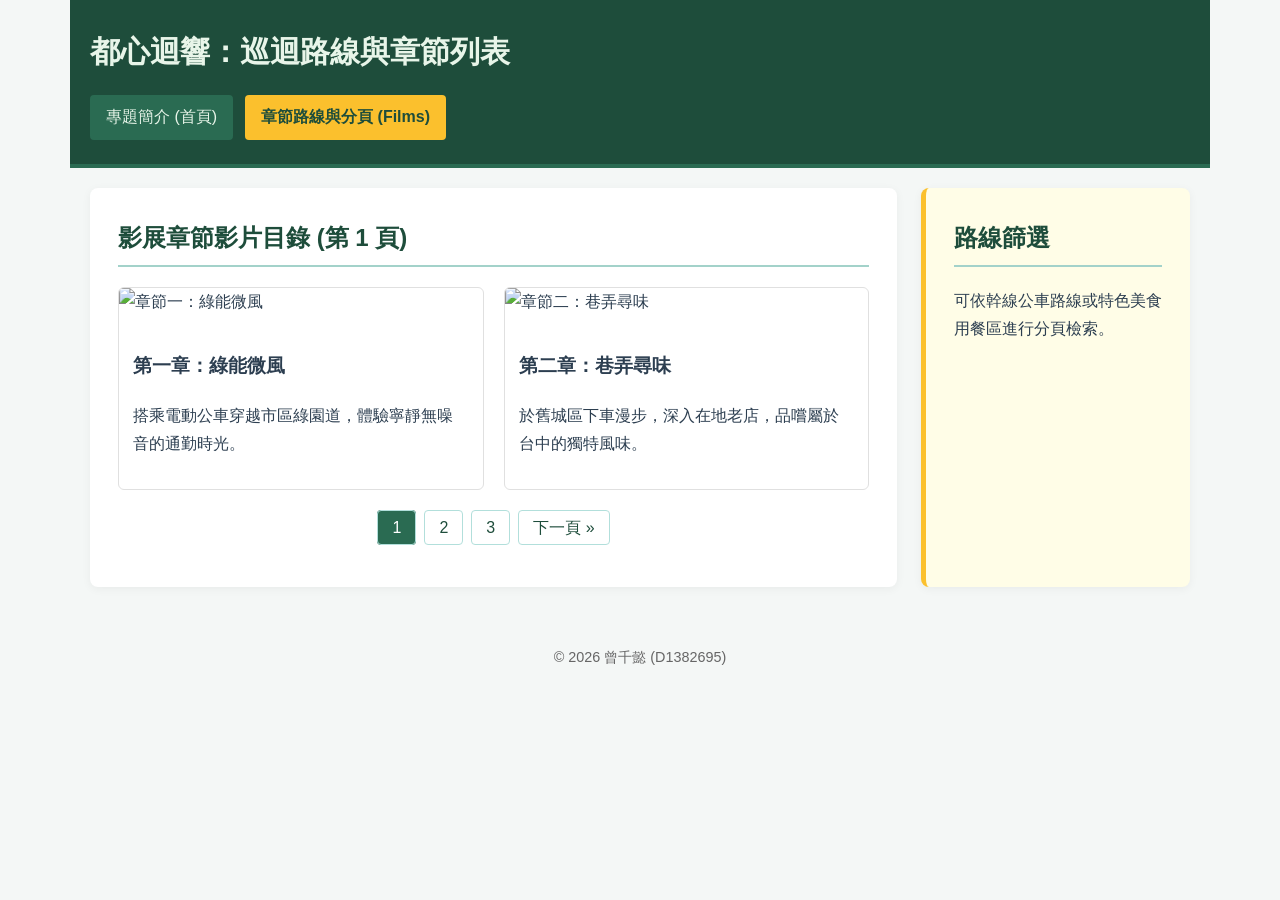
==== films.html @ 0e45f75e "Add files via upload" ====
<!DOCTYPE html>
<html lang="zh-Hant">
<head>
    <meta charset="UTF-8">
    <meta name="viewport" content="width=device-width, initial-scale=1.0">
    <title>章節路線與分頁預覽 | 都心迴響</title>
    <link rel="stylesheet" href="css/grid.css">
    <link rel="stylesheet" href="css/style.css">
</head>
<body>

    <header class="main-header">
        <h1>都心迴響：巡迴路線與章節列表</h1>
        <nav>
            <ul class="nav-menu">
                <li><a href="index.html">專題簡介 (首頁)</a></li>
                <li><a href="films.html" class="active">章節路線與分頁 (Films)</a></li>
            </ul>
        </nav>
    </header>

    <div class="page-container">
        <main>
            <h2>影展章節影片目錄 (第 1 頁)</h2>
            <div class="film-grid">
                <div class="film-card">
                    <img src="images/taichung-bus.jpg" alt="章節一：綠能微風">
                    <div class="film-card-content">
                        <h3>第一章：綠能微風</h3>
                        <p>搭乘電動公車穿越市區綠園道，體驗寧靜無噪音的通勤時光。</p>
                    </div>
                </div>
                <div class="film-card">
                    <img src="images/taichung-bus.jpg" alt="章節二：巷弄尋味">
                    <div class="film-card-content">
                        <h3>第二章：巷弄尋味</h3>
                        <p>於舊城區下車漫步，深入在地老店，品嚐屬於台中的獨特風味。</p>
                    </div>
                </div>
            </div>

            <ul class="pagination">
                <li><a href="#" class="active">1</a></li>
                <li><a href="#">2</a></li>
                <li><a href="#">3</a></li>
                <li><a href="#">下一頁 &raquo;</a></li>
            </ul>
        </main>

        <aside>
            <h2>路線篩選</h2>
            <p>可依幹線公車路線或特色美食用餐區進行分頁檢索。</p>
        </aside>
    </div>

    <footer>
        <p>&copy; 2026 曾千懿 (D1382695)</p>
    </footer>

</body>
</html>
---- css/grid.css ----
/* css/grid.css */
.page-container {
    display: grid;
    grid-template-columns: 3fr 1fr;
    gap: 24px;
    max-width: 1100px;
    margin: 0 auto;
    padding: 20px;
}

.film-grid {
    display: grid;
    grid-template-columns: repeat(auto-fit, minmax(260px, 1fr));
    gap: 20px;
    margin-top: 20px;
}

.main-header {
    max-width: 1100px;
    margin: 0 auto;
    padding: 24px 20px;
}

.nav-menu {
    display: flex;
    gap: 12px;
    list-style: none;
    padding: 0;
    margin: 16px 0 0 0;
}

@media (max-width: 768px) {
    .page-container {
        grid-template-columns: 1fr;
        padding: 12px;
    }
    .nav-menu {
        flex-direction: column;
        gap: 8px;
    }
    .main-header {
        padding: 16px 12px;
    }
    iframe {
        height: 220px;
    }
}
---- css/style.css ----
/* css/style.css */
body {
    font-family: -apple-system, BlinkMacSystemFont, "Segoe UI", Roboto, "Helvetica Neue", Arial, "Noto Sans TC", sans-serif;
    line-height: 1.8;
    color: #2c3e50;
    background-color: #f4f7f6;
    margin: 0;
}

.main-header {
    background-color: #1e4d3b;
    color: #ffffff;
    border-bottom: 4px solid #2a6b52;
}

.main-header h1 {
    margin: 0;
    font-size: 1.9rem;
    color: #e8f5e9;
}

.main-header p {
    margin: 6px 0 0 0;
    color: #a3d2ca;
}

.nav-menu a {
    color: #e8f5e9;
    text-decoration: none;
    padding: 8px 16px;
    background-color: #2a6b52;
    border-radius: 4px;
    display: inline-block;
    transition: background-color 0.2s;
}

.nav-menu a:hover,
.nav-menu a.active {
    background-color: #fbc02d;
    color: #1e4d3b;
    font-weight: bold;
}

.nav-menu a:focus-visible {
    outline: 3px solid #ff9800;
}

main, aside {
    background-color: #ffffff;
    padding: 28px;
    border-radius: 8px;
    box-shadow: 0 2px 10px rgba(0, 0, 0, 0.05);
}

aside {
    background-color: #fffde7;
    border-left: 5px solid #fbc02d;
}

h2 {
    color: #1e4d3b;
    border-bottom: 2px solid #a3d2ca;
    padding-bottom: 6px;
    margin-top: 0;
}

.media-container {
    margin: 20px 0;
}

iframe {
    width: 100%;
    border: none;
    border-radius: 6px;
    box-shadow: 0 2px 8px rgba(0,0,0,0.1);
}

.film-card {
    border: 1px solid #e0e0e0;
    border-radius: 6px;
    overflow: hidden;
    background-color: #fff;
}

.film-card img {
    width: 100%;
    height: auto;
    display: block;
}

.film-card-content {
    padding: 14px;
}

.pagination {
    display: flex;
    justify-content: center;
    gap: 8px;
    margin-top: 24px;
    list-style: none;
    padding: 0;
}

.pagination a {
    padding: 8px 14px;
    border: 1px solid #b2dfdb;
    border-radius: 4px;
    color: #1e4d3b;
    text-decoration: none;
    background-color: #fff;
}

.pagination a.active,
.pagination a:hover {
    background-color: #2a6b52;
    color: #fff;
}

footer {
    text-align: center;
    padding: 24px;
    font-size: 0.9rem;
    color: #666;
}
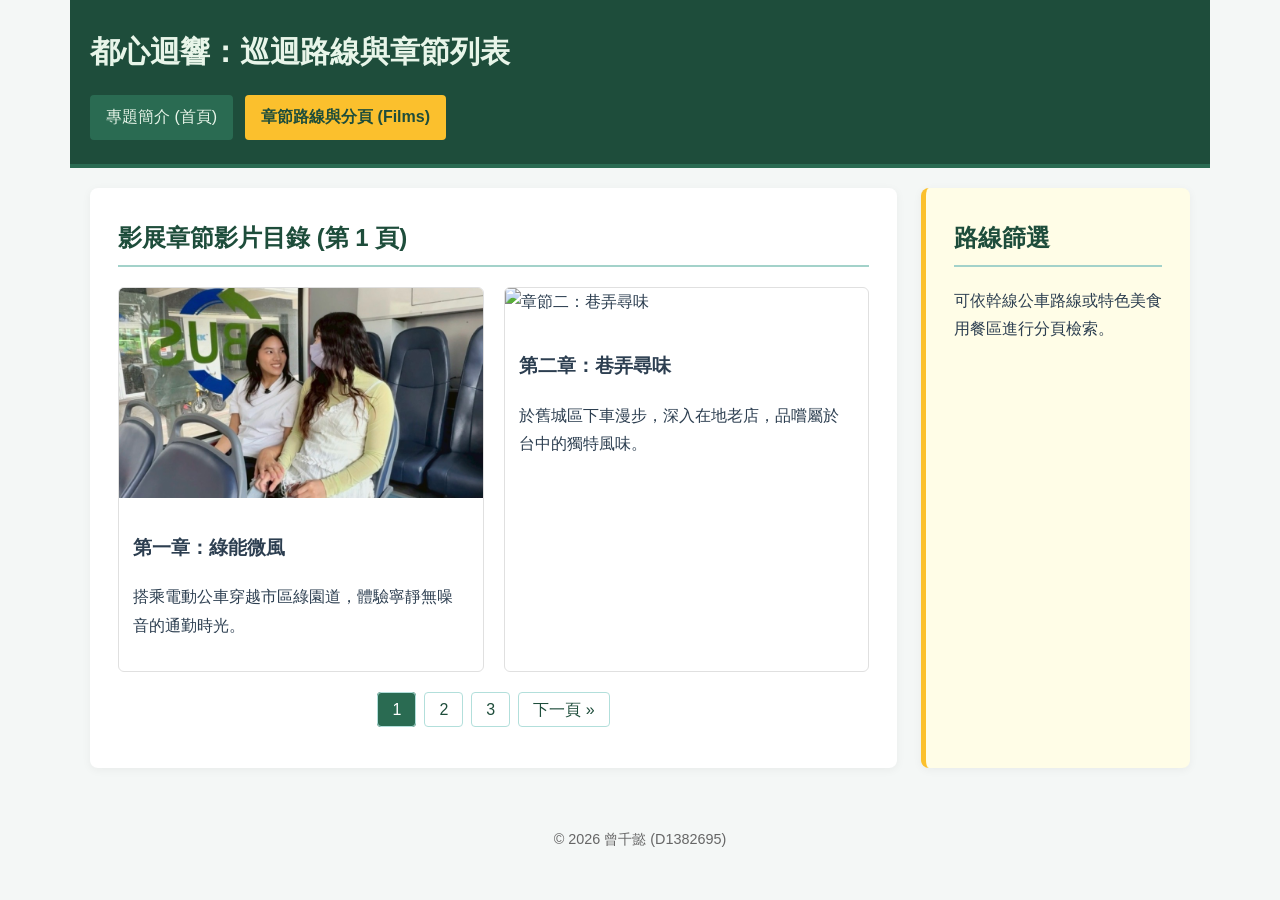
==== commit c30c3990: "Update films.html" ====
--- a/films.html
+++ b/films.html
@@ -23,21 +23,24 @@
         <main>
             <h2>影展章節影片目錄 (第 1 頁)</h2>
             <div class="film-grid">
-                <div class="film-card">
-                    <img src="images/taichung-bus.jpg" alt="章節一：綠能微風">
-                    <div class="film-card-content">
-                        <h3>第一章：綠能微風</h3>
-                        <p>搭乘電動公車穿越市區綠園道，體驗寧靜無噪音的通勤時光。</p>
-                    </div>
-                </div>
-                <div class="film-card">
-                    <img src="images/taichung-bus.jpg" alt="章節二：巷弄尋味">
-                    <div class="film-card-content">
-                        <h3>第二章：巷弄尋味</h3>
-                        <p>於舊城區下車漫步，深入在地老店，品嚐屬於台中的獨特風味。</p>
-                    </div>
-                </div>
-            </div>
+    <!-- 第一張卡片：使用第一張照片 -->
+    <div class="film-card">
+        <img src="images/taichung-bus.jpg" alt="章節一：綠能微風">
+        <div class="film-card-content">
+            <h3>第一章：綠能微風</h3>
+            <p>搭乘電動公車穿越市區綠園道，體驗寧靜無噪音的通勤時光。</p>
+        </div>
+    </div>
+
+    <!-- 第二張卡片：改用你的第二張新照片 -->
+    <div class="film-card">
+        <img src="images/taichung-city.jpg" alt="章節二：巷弄尋味">
+        <div class="film-card-content">
+            <h3>第二章：巷弄尋味</h3>
+            <p>於舊城區下車漫步，深入在地老店，品嚐屬於台中的獨特風味。</p>
+        </div>
+    </div>
+</div>
 
             <ul class="pagination">
                 <li><a href="#" class="active">1</a></li>
@@ -58,4 +61,4 @@
     </footer>
 
 </body>
-</html>+</html>
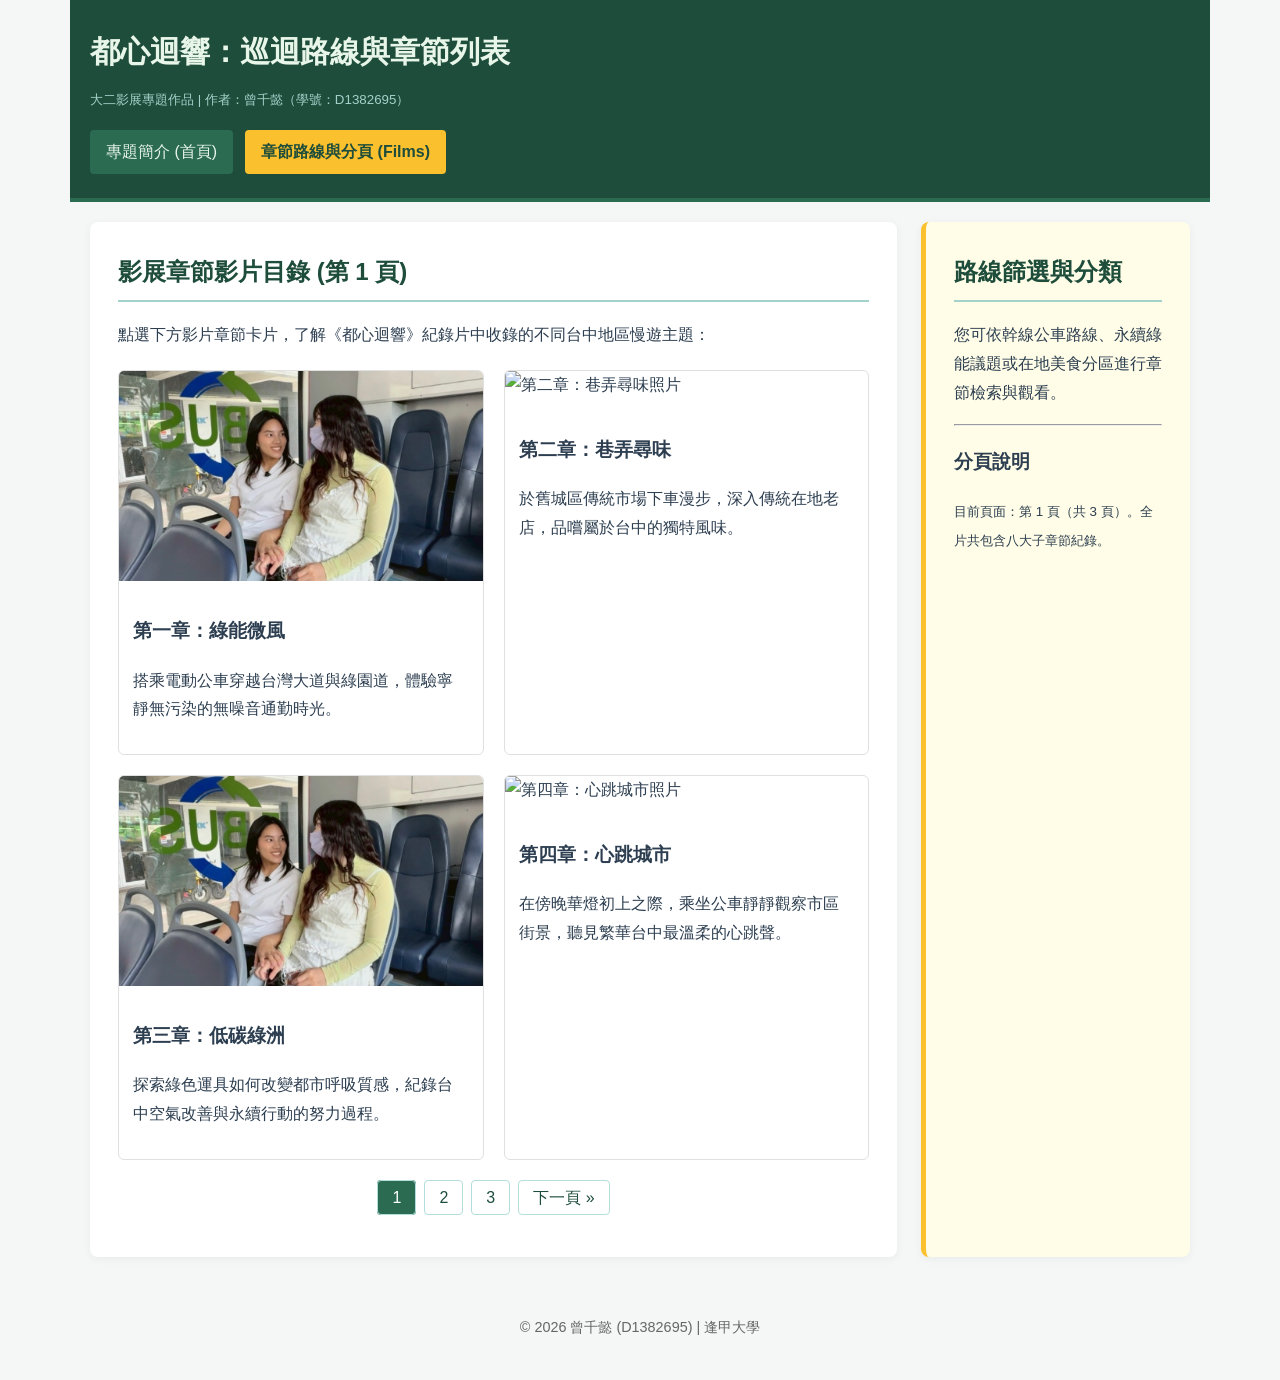
==== commit 50a8a614: "Update films.html" ====
--- a/films.html
+++ b/films.html
@@ -3,7 +3,11 @@
 <head>
     <meta charset="UTF-8">
     <meta name="viewport" content="width=device-width, initial-scale=1.0">
-    <title>章節路線與分頁預覽 | 都心迴響</title>
+    <title>章節路線與分頁預覽 | 都心迴響影展專題</title>
+    <meta name="description" content="都心迴響影展專題分頁：探索各章節巡迴路線、電動公車行經站點與影片目錄展示。">
+    <meta name="author" content="曾千懿">
+    <meta name="robots" content="index, follow">
+
     <link rel="stylesheet" href="css/grid.css">
     <link rel="stylesheet" href="css/style.css">
 </head>
@@ -11,6 +15,7 @@
 
     <header class="main-header">
         <h1>都心迴響：巡迴路線與章節列表</h1>
+        <p><small>大二影展專題作品 | 作者：曾千懿（學號：D1382695）</small></p>
         <nav>
             <ul class="nav-menu">
                 <li><a href="index.html">專題簡介 (首頁)</a></li>
@@ -22,26 +27,44 @@
     <div class="page-container">
         <main>
             <h2>影展章節影片目錄 (第 1 頁)</h2>
+            <p>點選下方影片章節卡片，了解《都心迴響》紀錄片中收錄的不同台中地區慢遊主題：</p>
+
+            <!-- 卡片 Grid 網格展示區（輪流使用第一張與第二張照片） -->
             <div class="film-grid">
-    <!-- 第一張卡片：使用第一張照片 -->
-    <div class="film-card">
-        <img src="images/taichung-bus.jpg" alt="章節一：綠能微風">
-        <div class="film-card-content">
-            <h3>第一章：綠能微風</h3>
-            <p>搭乘電動公車穿越市區綠園道，體驗寧靜無噪音的通勤時光。</p>
-        </div>
-    </div>
+                <div class="film-card">
+                    <img src="images/taichung-bus.jpg" alt="第一章：綠能微風照片">
+                    <div class="film-card-content">
+                        <h3>第一章：綠能微風</h3>
+                        <p>搭乘電動公車穿越台灣大道與綠園道，體驗寧靜無污染的無噪音通勤時光。</p>
+                    </div>
+                </div>
 
-    <!-- 第二張卡片：改用你的第二張新照片 -->
-    <div class="film-card">
-        <img src="images/taichung-city.jpg" alt="章節二：巷弄尋味">
-        <div class="film-card-content">
-            <h3>第二章：巷弄尋味</h3>
-            <p>於舊城區下車漫步，深入在地老店，品嚐屬於台中的獨特風味。</p>
-        </div>
-    </div>
-</div>
+                <div class="film-card">
+                    <img src="images/taichung-city.jpg" alt="第二章：巷弄尋味照片">
+                    <div class="film-card-content">
+                        <h3>第二章：巷弄尋味</h3>
+                        <p>於舊城區傳統市場下車漫步，深入傳統在地老店，品嚐屬於台中的獨特風味。</p>
+                    </div>
+                </div>
 
+                <div class="film-card">
+                    <img src="images/taichung-bus.jpg" alt="第三章：低碳綠洲照片">
+                    <div class="film-card-content">
+                        <h3>第三章：低碳綠洲</h3>
+                        <p>探索綠色運具如何改變都市呼吸質感，紀錄台中空氣改善與永續行動的努力過程。</p>
+                    </div>
+                </div>
+
+                <div class="film-card">
+                    <img src="images/taichung-city.jpg" alt="第四章：心跳城市照片">
+                    <div class="film-card-content">
+                        <h3>第四章：心跳城市</h3>
+                        <p>在傍晚華燈初上之際，乘坐公車靜靜觀察市區街景，聽見繁華台中最溫柔的心跳聲。</p>
+                    </div>
+                </div>
+            </div>
+
+            <!-- 分頁按鈕 UI (Pagination) -->
             <ul class="pagination">
                 <li><a href="#" class="active">1</a></li>
                 <li><a href="#">2</a></li>
@@ -51,13 +74,16 @@
         </main>
 
         <aside>
-            <h2>路線篩選</h2>
-            <p>可依幹線公車路線或特色美食用餐區進行分頁檢索。</p>
+            <h2>路線篩選與分類</h2>
+            <p>您可依幹線公車路線、永續綠能議題或在地美食分區進行章節檢索與觀看。</p>
+            <hr>
+            <h3>分頁說明</h3>
+            <p><small>目前頁面：第 1 頁（共 3 頁）。全片共包含八大子章節紀錄。</small></p>
         </aside>
     </div>
 
     <footer>
-        <p>&copy; 2026 曾千懿 (D1382695)</p>
+        <p>&copy; 2026 曾千懿 (D1382695) | 逢甲大學</p>
     </footer>
 
 </body>
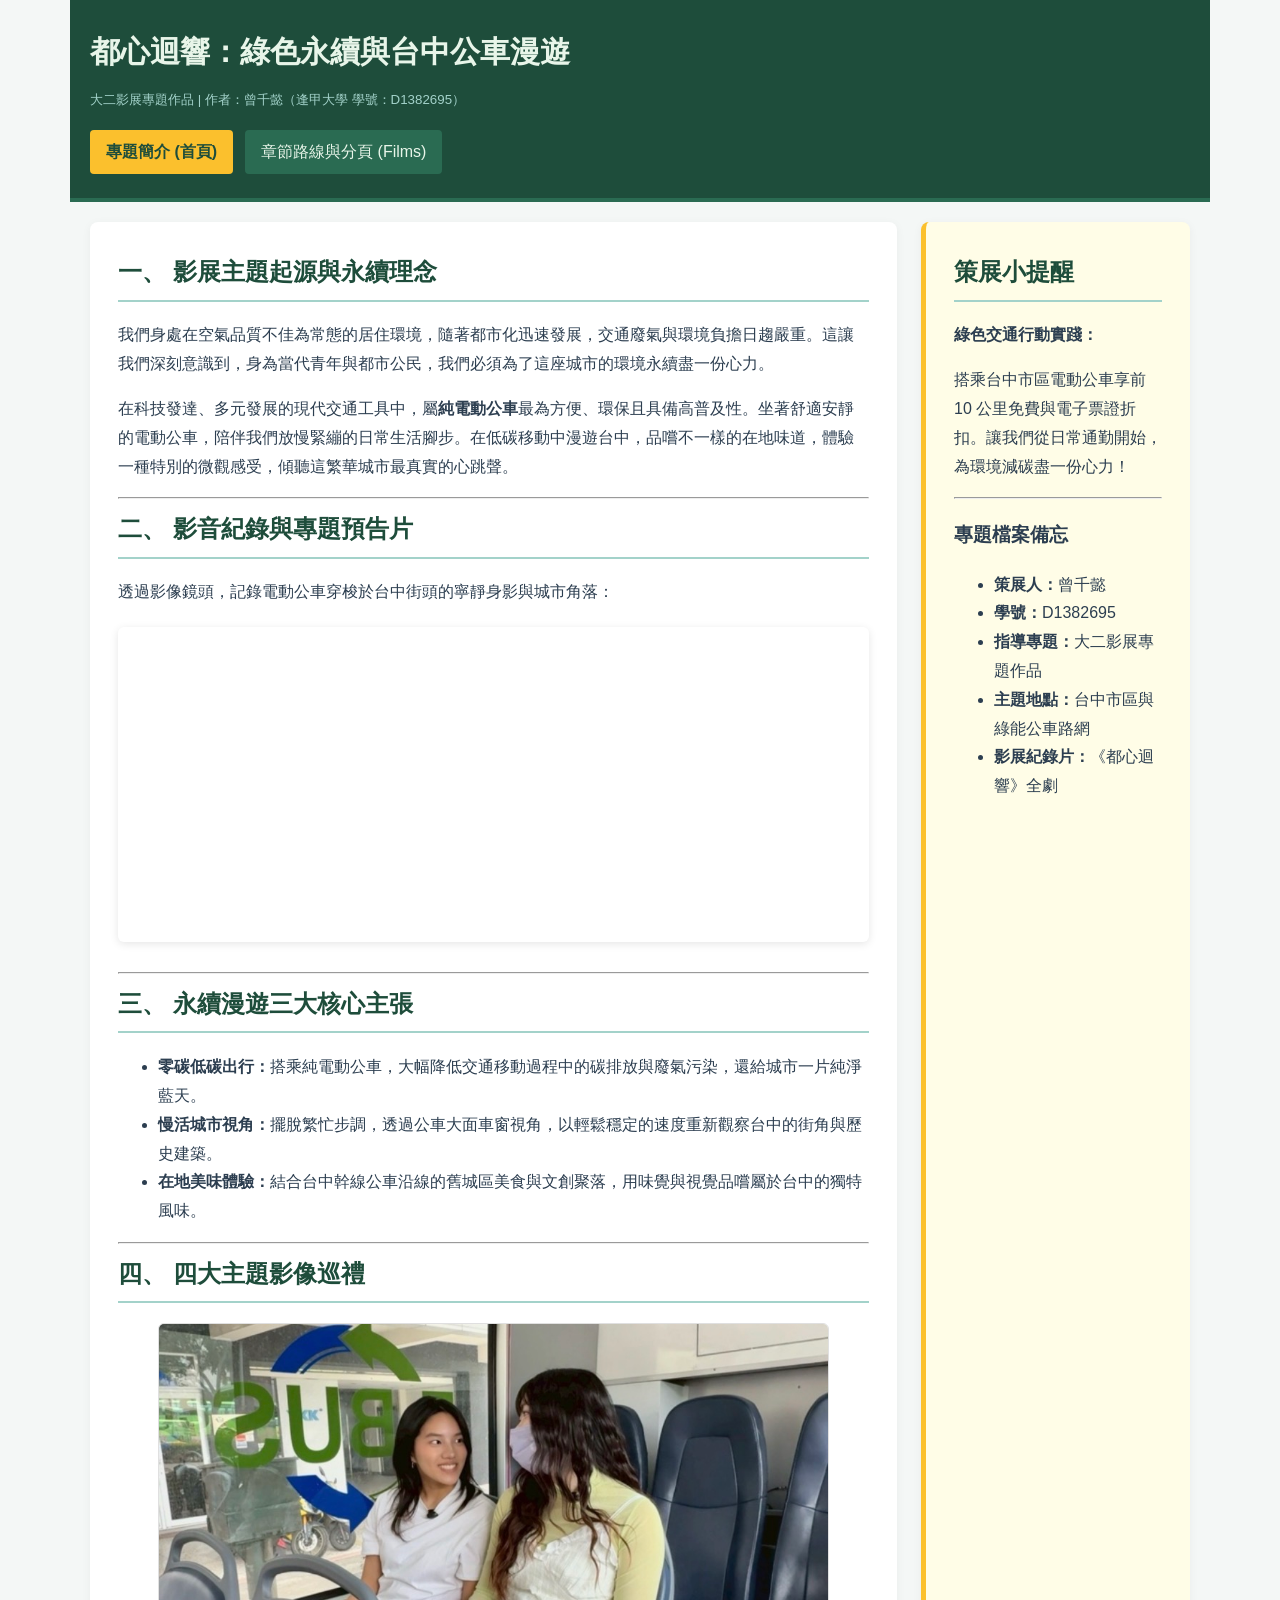
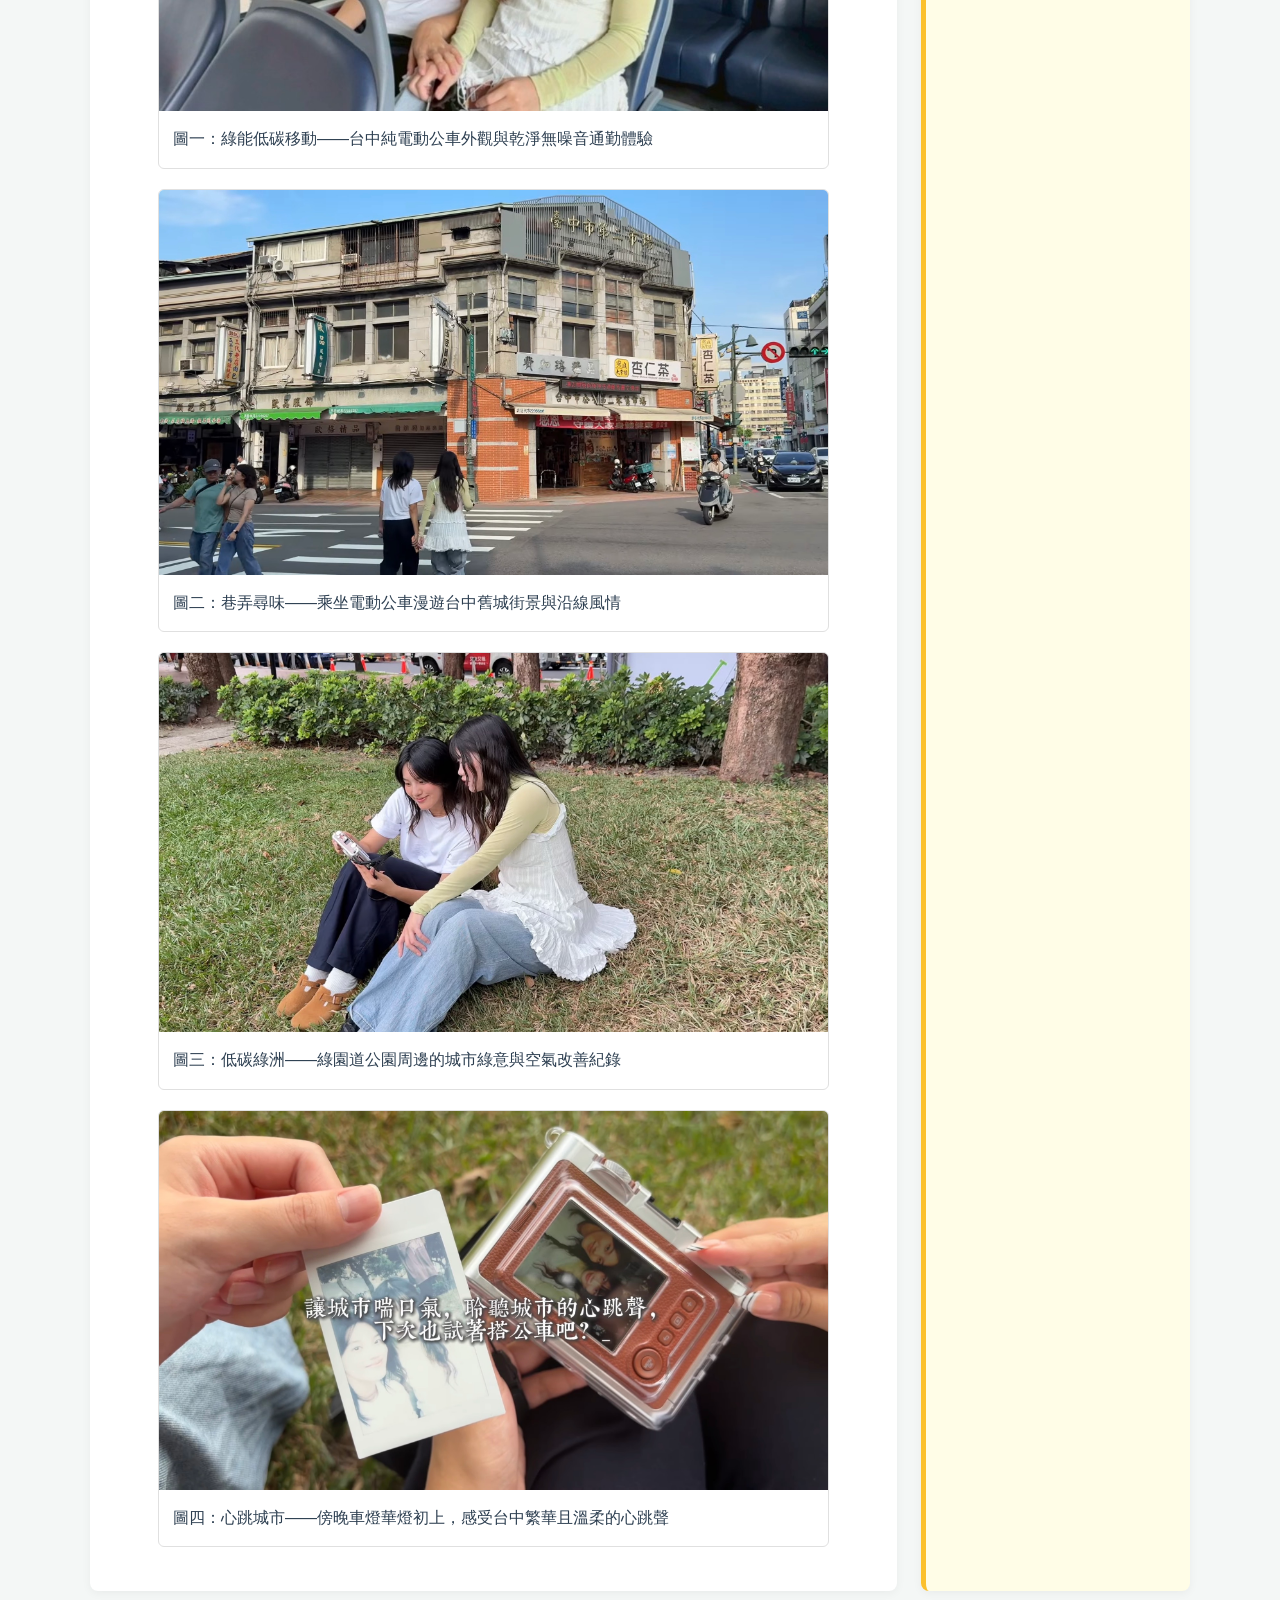
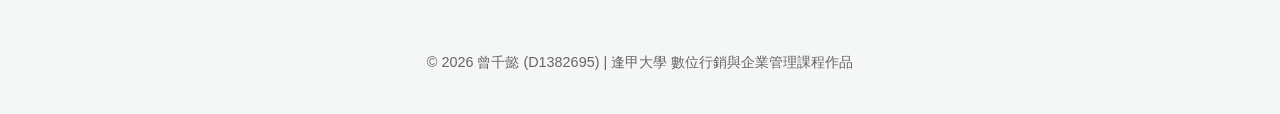
==== commit cb0bf300: "Update films.html" ====
--- a/films.html
+++ b/films.html
@@ -3,87 +3,131 @@
 <head>
     <meta charset="UTF-8">
     <meta name="viewport" content="width=device-width, initial-scale=1.0">
-    <title>章節路線與分頁預覽 | 都心迴響影展專題</title>
-    <meta name="description" content="都心迴響影展專題分頁：探索各章節巡迴路線、電動公車行經站點與影片目錄展示。">
+    
+    <!-- SEO 與 Open Graph 社群分享標籤 -->
+    <title>都心迴響：綠色永續與台中公車漫遊 | 大二影展專題</title>
+    <meta name="description" content="由曾千懿創作的大二影展專題「都心迴響」。探討台中城市空氣品質與永續發展，坐著舒適的電動公車放慢腳步漫遊台中，品嚐不一樣的味道，聆聽繁華城市的心跳聲。">
     <meta name="author" content="曾千懿">
     <meta name="robots" content="index, follow">
 
+    <meta property="og:type" content="website">
+    <meta property="og:title" content="都心迴響：綠色永續與台中公車漫遊 | 曾千懿專題作品">
+    <meta property="og:description" content="我們身處在空氣品質不佳為常態的環境，坐著舒適便利的電動公車漫遊台中，體驗綠色永續與繁華城市的心跳聲。">
+    <meta property="og:image" content="images/taichung-bus.jpg">
+
+    <!-- 載入外部 CSS 樣式表 -->
     <link rel="stylesheet" href="css/grid.css">
     <link rel="stylesheet" href="css/style.css">
 </head>
 <body>
 
+    <!-- 頂部頁首與導覽列 -->
     <header class="main-header">
-        <h1>都心迴響：巡迴路線與章節列表</h1>
-        <p><small>大二影展專題作品 | 作者：曾千懿（學號：D1382695）</small></p>
+        <h1>都心迴響：綠色永續與台中公車漫遊</h1>
+        <p><small>大二影展專題作品 | 作者：曾千懿（逢甲大學 學號：D1382695）</small></p>
         <nav>
             <ul class="nav-menu">
-                <li><a href="index.html">專題簡介 (首頁)</a></li>
-                <li><a href="films.html" class="active">章節路線與分頁 (Films)</a></li>
+                <li><a href="index.html" class="active">專題簡介 (首頁)</a></li>
+                <li><a href="films.html">章節路線與分頁 (Films)</a></li>
             </ul>
         </nav>
     </header>
 
+    <!-- CSS Grid 雙欄版面容器 -->
     <div class="page-container">
+        
+        <!-- 主要內容區 -->
         <main>
-            <h2>影展章節影片目錄 (第 1 頁)</h2>
-            <p>點選下方影片章節卡片，了解《都心迴響》紀錄片中收錄的不同台中地區慢遊主題：</p>
+            <article>
+                <section id="concept">
+                    <h2>一、 影展主題起源與永續理念</h2>
+                    <p>
+                        我們身處在空氣品質不佳為常態的居住環境，隨著都市化迅速發展，交通廢氣與環境負擔日趨嚴重。這讓我們深刻意識到，身為當代青年與都市公民，我們必須為了這座城市的環境永續盡一份心力。
+                    </p>
+                    <p>
+                        在科技發達、多元發展的現代交通工具中，屬<strong>純電動公車</strong>最為方便、環保且具備高普及性。坐著舒適安靜的電動公車，陪伴我們放慢緊繃的日常生活腳步。在低碳移動中漫遊台中，品嚐不一樣的在地味道，體驗一種特別的微觀感受，傾聽這繁華城市最真實的心跳聲。
+                    </p>
+                </section>
 
-            <!-- 卡片 Grid 網格展示區（輪流使用第一張與第二張照片） -->
-            <div class="film-grid">
-                <div class="film-card">
-                    <img src="images/taichung-bus.jpg" alt="第一章：綠能微風照片">
-                    <div class="film-card-content">
-                        <h3>第一章：綠能微風</h3>
-                        <p>搭乘電動公車穿越台灣大道與綠園道，體驗寧靜無污染的無噪音通勤時光。</p>
+                <hr>
+
+                <section id="media">
+                    <h2>二、 影音紀錄與專題預告片</h2>
+                    <p>透過影像鏡頭，記錄電動公車穿梭於台中街頭的寧靜身影與城市角落：</p>
+                    
+                    <div class="media-container">
+                        <iframe width="560" height="315" src="https://www.youtube.com/embed/cYB2IQ08Wrs" title="都心迴響影展專題影片" allow="accelerometer; autoplay; clipboard-write; encrypted-media; gyroscope; picture-in-picture; web-share" referrerpolicy="strict-origin-when-cross-origin" allowfullscreen></iframe>
                     </div>
-                </div>
+                </section>
 
-                <div class="film-card">
-                    <img src="images/taichung-city.jpg" alt="第二章：巷弄尋味照片">
-                    <div class="film-card-content">
-                        <h3>第二章：巷弄尋味</h3>
-                        <p>於舊城區傳統市場下車漫步，深入傳統在地老店，品嚐屬於台中的獨特風味。</p>
-                    </div>
-                </div>
+                <hr>
 
-                <div class="film-card">
-                    <img src="images/taichung-bus.jpg" alt="第三章：低碳綠洲照片">
-                    <div class="film-card-content">
-                        <h3>第三章：低碳綠洲</h3>
-                        <p>探索綠色運具如何改變都市呼吸質感，紀錄台中空氣改善與永續行動的努力過程。</p>
-                    </div>
-                </div>
+                <section id="highlights">
+                    <h2>三、 永續漫遊三大核心主張</h2>
+                    <ul>
+                        <li><strong>零碳低碳出行：</strong>搭乘純電動公車，大幅降低交通移動過程中的碳排放與廢氣污染，還給城市一片純淨藍天。</li>
+                        <li><strong>慢活城市視角：</strong>擺脫繁忙步調，透過公車大面車窗視角，以輕鬆穩定的速度重新觀察台中的街角與歷史建築。</li>
+                        <li><strong>在地美味體驗：</strong>結合台中幹線公車沿線的舊城區美食與文創聚落，用味覺與視覺品嚐屬於台中的獨特風味。</li>
+                    </ul>
+                </section>
 
-                <div class="film-card">
-                    <img src="images/taichung-city.jpg" alt="第四章：心跳城市照片">
-                    <div class="film-card-content">
-                        <h3>第四章：心跳城市</h3>
-                        <p>在傍晚華燈初上之際，乘坐公車靜靜觀察市區街景，聽見繁華台中最溫柔的心跳聲。</p>
-                    </div>
-                </div>
-            </div>
+                <hr>
 
-            <!-- 分頁按鈕 UI (Pagination) -->
-            <ul class="pagination">
-                <li><a href="#" class="active">1</a></li>
-                <li><a href="#">2</a></li>
-                <li><a href="#">3</a></li>
-                <li><a href="#">下一頁 &raquo;</a></li>
-            </ul>
+                <!-- 四張相片完整巡禮展區 -->
+                <section id="gallery">
+                    <h2>四、 四大主題影像巡禮</h2>
+                    
+                    <figure class="film-card" style="margin-bottom: 20px;">
+                        <img src="images/taichung-bus.jpg" alt="台中綠能電動公車外觀與低碳出行紀錄" width="800" height="450">
+                        <figcaption class="film-card-content">
+                            圖一：綠能低碳移動——台中純電動公車外觀與乾淨無噪音通勤體驗
+                        </figcaption>
+                    </figure>
+
+                    <figure class="film-card" style="margin-bottom: 20px;">
+                        <img src="images/taichung-city.jpg" alt="台中舊城區街景與在地人文景致漫遊" width="800" height="450">
+                        <figcaption class="film-card-content">
+                            圖二：巷弄尋味——乘坐電動公車漫遊台中舊城街景與沿線風情
+                        </figcaption>
+                    </figure>
+
+                    <figure class="film-card" style="margin-bottom: 20px;">
+                        <img src="images/taichung-green.jpg" alt="台中綠園道與都會低碳綠洲景致" width="800" height="450">
+                        <figcaption class="film-card-content">
+                            圖三：低碳綠洲——綠園道公園周邊的城市綠意與空氣改善紀錄
+                        </figcaption>
+                    </figure>
+
+                    <figure class="film-card">
+                        <img src="images/taichung-night.jpg" alt="台中市區傍晚燈火與城市心跳聲" width="800" height="450">
+                        <figcaption class="film-card-content">
+                            圖四：心跳城市——傍晚車燈華燈初上，感受台中繁華且溫柔的心跳聲
+                        </figcaption>
+                    </figure>
+                </section>
+            </article>
         </main>
 
+        <!-- 側邊欄 -->
         <aside>
-            <h2>路線篩選與分類</h2>
-            <p>您可依幹線公車路線、永續綠能議題或在地美食分區進行章節檢索與觀看。</p>
+            <h2>策展小提醒</h2>
+            <p><strong>綠色交通行動實踐：</strong></p>
+            <p>搭乘台中市區電動公車享前 10 公里免費與電子票證折扣。讓我們從日常通勤開始，為環境減碳盡一份心力！</p>
             <hr>
-            <h3>分頁說明</h3>
-            <p><small>目前頁面：第 1 頁（共 3 頁）。全片共包含八大子章節紀錄。</small></p>
+            <h3>專題檔案備忘</h3>
+            <ul>
+                <li><strong>策展人：</strong>曾千懿</li>
+                <li><strong>學號：</strong>D1382695</li>
+                <li><strong>指導專題：</strong>大二影展專題作品</li>
+                <li><strong>主題地點：</strong>台中市區與綠能公車路網</li>
+                <li><strong>影展紀錄片：</strong>《都心迴響》全劇</li>
+            </ul>
         </aside>
+
     </div>
 
     <footer>
-        <p>&copy; 2026 曾千懿 (D1382695) | 逢甲大學</p>
+        <p>&copy; 2026 曾千懿 (D1382695) | 逢甲大學 數位行銷與企業管理課程作品</p>
     </footer>
 
 </body>
